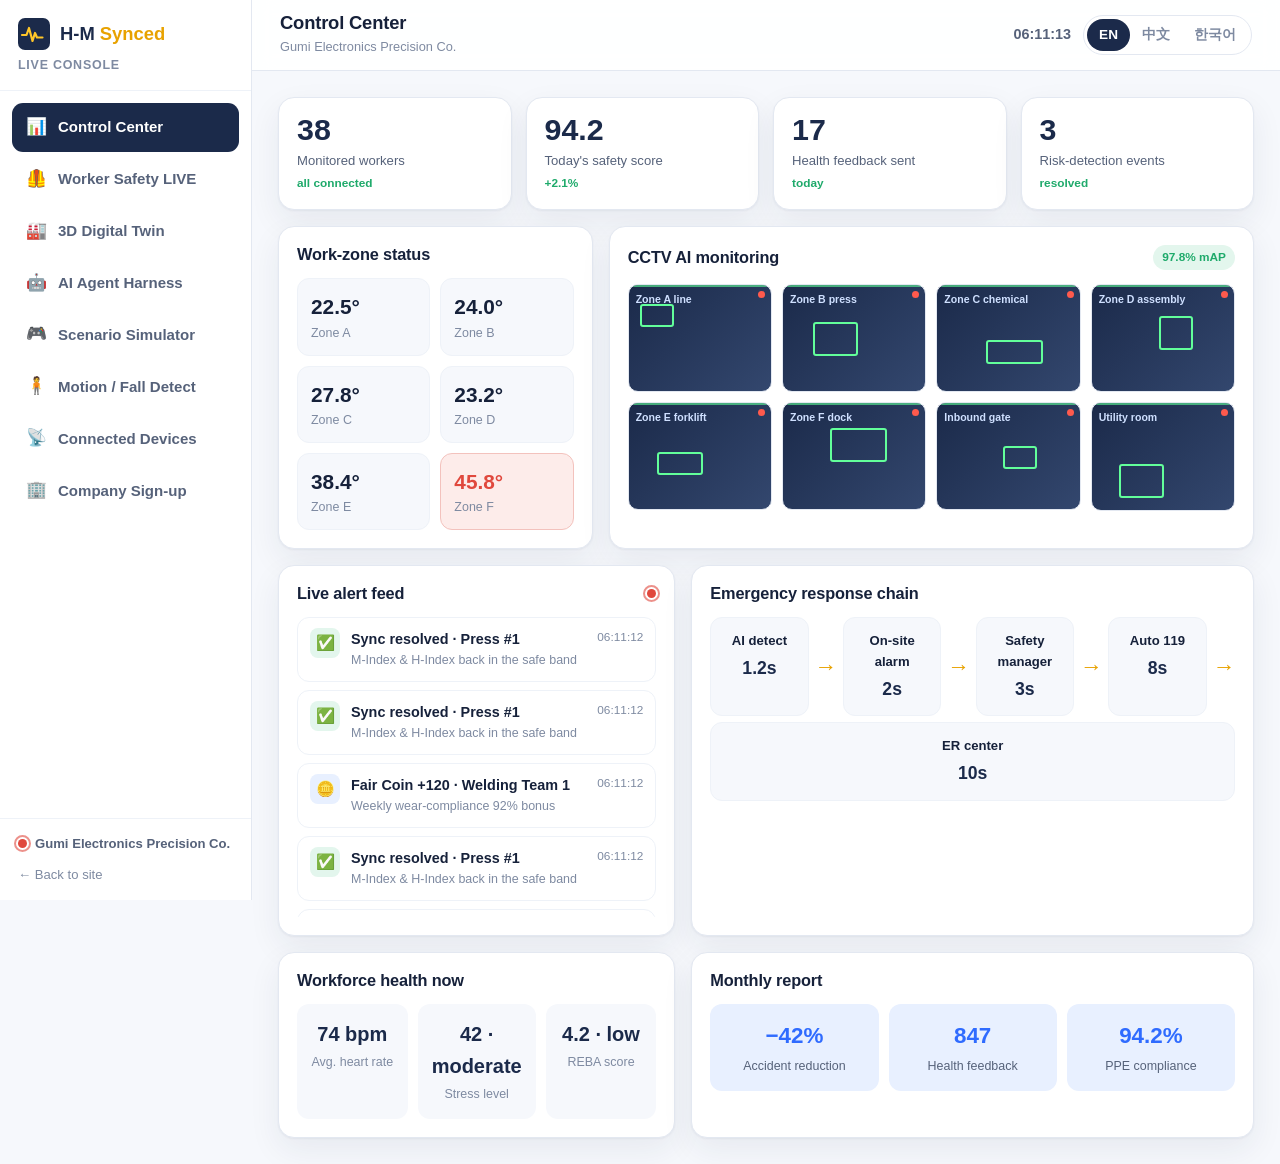
==== console.html @ 5b713d47 "Add sidebar Live Console + dynamic landing - console.html/.css/.js: sidebar app with Control Center," ====
<!DOCTYPE html>
<html lang="en">
<head>
<meta charset="UTF-8">
<meta name="viewport" content="width=device-width, initial-scale=1.0, viewport-fit=cover">
<meta name="theme-color" content="#1b2a4a">
<title data-i18n="c.metaTitle">H-M Synced · Live Console</title>
<link rel="icon" href="data:image/svg+xml,%3Csvg xmlns='http://www.w3.org/2000/svg' viewBox='0 0 64 64'%3E%3Crect width='64' height='64' rx='14' fill='%231b2a4a'/%3E%3Cpath d='M8 34h9l5-13 7 24 5-15 4 8h11' fill='none' stroke='%23ffc629' stroke-width='4' stroke-linecap='round' stroke-linejoin='round'/%3E%3C/svg%3E">
<link rel="stylesheet" href="styles.css">
<link rel="stylesheet" href="console.css">
</head>
<body class="console-body">

<div class="cs-shell">
  <!-- ===== SIDEBAR ===== -->
  <aside class="cs-side" id="csSide">
    <a class="cs-brand" href="index.html" aria-label="H-M Synced home">
      <svg viewBox="0 0 64 64" width="32" height="32" aria-hidden="true"><rect width="64" height="64" rx="14" fill="#1b2a4a"/><path d="M8 34h9l5-14 7 26 5-16 4 9h11" fill="none" stroke="#ffc629" stroke-width="4.4" stroke-linecap="round" stroke-linejoin="round"/></svg>
      <span class="cs-brand-name">H-M <b>Synced</b></span>
    </a>
    <div class="cs-side-sub" data-i18n="c.console">Live Console</div>

    <nav class="cs-nav" id="csNav" aria-label="Console">
      <a href="#control" data-view="control"><span class="cs-ic">📊</span><span data-i18n="c.nav.control">Control Center</span></a>
      <a href="#live" data-view="live"><span class="cs-ic">🦺</span><span data-i18n="c.nav.live">Worker Safety LIVE</span></a>
      <a href="#twin" data-view="twin"><span class="cs-ic">🏭</span><span data-i18n="c.nav.twin">3D Digital Twin</span></a>
      <a href="#agent" data-view="agent"><span class="cs-ic">🤖</span><span data-i18n="c.nav.agent">AI Agent Harness</span></a>
      <a href="#sim" data-view="sim"><span class="cs-ic">🎮</span><span data-i18n="c.nav.sim">Scenario Simulator</span></a>
      <a href="#motion" data-view="motion"><span class="cs-ic">🧍</span><span data-i18n="c.nav.motion">Motion / Fall Detect</span></a>
      <a href="#devices" data-view="devices"><span class="cs-ic">📡</span><span data-i18n="c.nav.devices">Connected Devices</span></a>
      <a href="#signup" data-view="signup"><span class="cs-ic">🏢</span><span data-i18n="c.nav.signup">Company Sign-up</span></a>
    </nav>

    <div class="cs-side-foot">
      <div class="cs-facility"><span class="live-dot"></span><span data-i18n="c.facility">Gumi Electronics Precision Co.</span></div>
      <a class="cs-home" href="index.html">← <span data-i18n="c.home">Back to site</span></a>
    </div>
  </aside>

  <!-- ===== MAIN ===== -->
  <div class="cs-main">
    <header class="cs-top">
      <button class="cs-burger" id="csBurger" aria-label="Menu"><span></span><span></span><span></span></button>
      <div class="cs-top-title"><h1 id="csViewTitle">Control Center</h1><span id="csViewSub" class="cs-top-sub"></span></div>
      <div class="cs-top-actions">
        <span class="cs-clock" id="csClock">--:--:--</span>
        <div class="lang-switch" role="group" aria-label="Language">
          <button type="button" data-lang="en" class="lang-btn">EN</button>
          <button type="button" data-lang="zh" class="lang-btn">中文</button>
          <button type="button" data-lang="ko" class="lang-btn">한국어</button>
        </div>
      </div>
    </header>

    <main class="cs-canvas" id="csCanvas">

      <!-- CONTROL CENTER -->
      <section class="view" id="view-control">
        <div class="kpi-row" id="kpiRow"></div>
        <div class="cs-grid">
          <div class="cs-card cc-zones"><div class="cs-card-head"><h3 data-i18n="c.cc.zones">Work-zone status</h3></div><div id="ccZones" class="zone-grid"></div></div>
          <div class="cs-card cc-cctv"><div class="cs-card-head"><h3 data-i18n="c.cc.cctv">CCTV AI monitoring</h3><span class="tag-acc" id="ccCctvAcc">97.8% mAP</span></div><div id="ccCctv" class="cctv-grid"></div></div>
          <div class="cs-card cc-feed"><div class="cs-card-head"><h3 data-i18n="c.cc.feed">Live alert feed</h3><span class="live-dot"></span></div><div id="ccFeed" class="alert-feed"></div></div>
          <div class="cs-card cc-chain"><div class="cs-card-head"><h3 data-i18n="c.cc.chain">Emergency response chain</h3></div><div id="ccChain" class="chain-row"></div></div>
          <div class="cs-card cc-health"><div class="cs-card-head"><h3 data-i18n="c.cc.health">Workforce health now</h3></div><div id="ccHealth" class="cc-health-grid"></div></div>
          <div class="cs-card cc-report"><div class="cs-card-head"><h3 data-i18n="c.cc.report">Monthly report</h3></div><div id="ccReport" class="cc-report-grid"></div></div>
        </div>
      </section>

      <!-- WORKER LIVE -->
      <section class="view" id="view-live" hidden>
        <div class="cs-card"><div class="cs-card-head"><h3 data-i18n="c.live.title">Live worker monitoring</h3><span class="live-dot"></span><span class="cs-head-note" id="liveCount"></span></div>
          <div id="liveWorkers" class="live-workers"></div></div>
      </section>

      <!-- 3D TWIN -->
      <section class="view" id="view-twin" hidden>
        <div class="cs-card twin-card">
          <div class="cs-card-head"><h3 data-i18n="c.twin.title">3D digital twin · factory floor</h3>
            <div class="twin-ctrls">
              <button class="twin-btn" id="twinRotate" data-i18n="c.twin.autorotate">Auto-rotate</button>
              <span class="twin-hint" data-i18n="c.twin.hint">Drag to rotate · hover a machine</span>
            </div>
          </div>
          <div class="twin-stage" id="twinStage">
            <div class="twin-scene" id="twinScene"></div>
          </div>
          <div class="twin-info" id="twinInfo"></div>
        </div>
      </section>

      <!-- AGENT -->
      <section class="view" id="view-agent" hidden>
        <div class="cs-card"><div class="cs-card-head"><h3 data-i18n="c.agent.pillarsTitle">Agentic AI · SENSE · JUDGE · ACT · CONNECT</h3></div>
          <div id="agentPillars" class="agent-pillars"></div></div>
        <div class="cs-grid-2">
          <div class="cs-card"><div class="cs-card-head"><h3 data-i18n="c.agent.harnessTitle">Agent harness</h3><span class="cs-head-note" data-i18n="c.agent.harnessNote">12 agents</span></div><div id="agentList" class="agent-list"></div></div>
          <div class="cs-card"><div class="cs-card-head"><h3 data-i18n="c.agent.logTitle">Live reasoning log</h3><span class="live-dot"></span></div><div id="agentLog" class="agent-log"></div></div>
        </div>
      </section>

      <!-- SIMULATOR -->
      <section class="view" id="view-sim" hidden>
        <div class="cs-card"><div class="cs-card-head"><h3 data-i18n="c.sim.title">Scenario simulator</h3><span class="cs-head-note" data-i18n="c.sim.note">Trigger an event and watch the platform respond</span></div>
          <div class="sim-btns" id="simBtns"></div>
          <div class="sim-stage">
            <div class="sim-meters">
              <div class="sim-meter"><span class="sim-meter-lbl">M-Index</span><div class="sim-bar"><i id="simM" style="width:18%"></i></div><b id="simMv">18</b></div>
              <div class="sim-meter"><span class="sim-meter-lbl">H-Index</span><div class="sim-bar sim-bar-h"><i id="simH" style="width:14%"></i></div><b id="simHv">14</b></div>
            </div>
            <div class="sim-timeline" id="simTimeline"></div>
          </div>
        </div>
      </section>

      <!-- MOTION DETECT -->
      <section class="view" id="view-motion" hidden>
        <div class="cs-card"><div class="cs-card-head"><h3 data-i18n="c.motion.title">MediaPipe-style pose &amp; fall detection</h3><span class="cs-head-note" data-i18n="c.motion.note">Illustrative demo — no real camera</span></div>
          <div class="motion-split">
            <div class="motion-stage"><canvas id="poseCanvas" width="360" height="320" aria-label="pose skeleton"></canvas>
              <div class="motion-ctrls"><button class="twin-btn" id="motionPlay" data-i18n="c.motion.play">▶ Play</button>
                <button class="twin-btn" id="motionFall" data-i18n="c.motion.fall">Simulate fall</button></div>
            </div>
            <div class="motion-panel">
              <div class="motion-status" id="motionStatus"></div>
              <div id="motionReba" class="reba-grid"></div>
              <p class="motion-how" data-i18n="c.motion.how">How it works: BlazePose estimates 33 body keypoints in-browser, computes a REBA ergonomic score, and flags sudden vertical drops / inactivity as falls — triggering the emergency chain.</p>
            </div>
          </div>
        </div>
      </section>

      <!-- DEVICES -->
      <section class="view" id="view-devices" hidden>
        <div class="kpi-row" id="devKpi"></div>
        <div class="cs-card"><div class="cs-card-head"><h3 data-i18n="c.dev.title">Connected device management</h3><span class="cs-head-note" id="devOnline"></span></div>
          <div class="dev-table" id="devTable"></div></div>
      </section>

      <!-- SIGNUP -->
      <section class="view" id="view-signup" hidden>
        <div class="signup-wrap">
          <div class="cs-card signup-card">
            <div class="cs-card-head"><h3 data-i18n="c.signup.title">Company sign-up</h3></div>
            <p class="cs-head-note" data-i18n="c.signup.lead">Start a pilot at your site. We'll tailor the sensor mix and ROI to your facility.</p>
            <form id="signupForm" class="signup-form" novalidate>
              <label class="su-field"><span data-i18n="c.signup.company">Company name</span><input name="company" required></label>
              <label class="su-field"><span data-i18n="c.signup.industry">Industry</span>
                <select name="industry" id="suIndustry"></select></label>
              <label class="su-field"><span data-i18n="c.signup.size">Workforce size</span>
                <select name="size" id="suSize"></select></label>
              <label class="su-field"><span data-i18n="c.signup.name">Contact name</span><input name="contact" required></label>
              <label class="su-field"><span data-i18n="c.signup.email">Email</span><input name="email" type="email" required></label>
              <label class="su-field"><span data-i18n="c.signup.phone">Phone</span><input name="phone" inputmode="tel"></label>
              <label class="su-field su-full"><span data-i18n="c.signup.msg">What worries you most on the floor?</span><textarea name="msg" rows="3"></textarea></label>
              <div class="su-actions"><button type="submit" class="btn btn-primary" data-i18n="c.signup.submit">Request a pilot</button>
                <span class="su-priv" data-i18n="c.signup.priv">Demo only — no data leaves your browser.</span></div>
            </form>
          </div>
          <div class="cs-card signup-done" id="signupDone" hidden></div>
        </div>
      </section>

    </main>
  </div>
</div>

<script src="i18n.js"></script>
<script src="console.js"></script>
</body>
</html>
---- styles.css ----
/* ===========================================================
   Shine-K — AI Industrial Safety Platform
   Light theme · fully self-contained · responsive everywhere
   =========================================================== */

:root{
  --navy:#1b2a4a;
  --navy-2:#243a63;
  --ink:#16213a;
  --slate:#56627a;
  --muted:#7e8aa1;
  --line:#e3e8f1;
  --line-2:#eef2f8;
  --bg:#f6f8fc;
  --bg-2:#eef3fa;
  --card:#ffffff;
  --yellow:#ffc629;
  --yellow-d:#e8a200;
  --blue:#2f6bff;
  --blue-soft:#e8f0ff;
  --safe:#1faa6b;
  --safe-soft:#e3f6ed;
  --watch:#f0a818;
  --watch-soft:#fdf2da;
  --danger:#e0483d;
  --danger-soft:#fde6e4;
  --radius:18px;
  --radius-sm:12px;
  --shadow:0 1px 2px rgba(27,42,74,.05), 0 12px 32px rgba(27,42,74,.07);
  --shadow-lg:0 20px 60px rgba(27,42,74,.14);
  --maxw:1180px;
  --font:"Segoe UI",-apple-system,BlinkMacSystemFont,Roboto,"Helvetica Neue","PingFang SC","Microsoft YaHei","Hiragino Sans GB","Noto Sans CJK SC","Malgun Gothic","Apple SD Gothic Neo","Noto Sans CJK KR",Arial,sans-serif;
}

*{box-sizing:border-box;margin:0;padding:0}
html{scroll-behavior:smooth;-webkit-text-size-adjust:100%}
body{
  font-family:var(--font);
  color:var(--ink);
  background:var(--bg);
  line-height:1.6;
  font-size:clamp(15px,1.05vw,17px);
  overflow-x:hidden;
  -webkit-font-smoothing:antialiased;
}
img,svg{max-width:100%;display:block}
a{color:inherit;text-decoration:none}
ul{list-style:none}
h1,h2,h3,h4,h5{line-height:1.18;color:var(--ink);font-weight:800;letter-spacing:-.01em}

.container{width:100%;max-width:var(--maxw);margin:0 auto;padding:0 clamp(18px,4vw,40px)}
section[id],#top{scroll-margin-top:84px}

.skip-link{position:absolute;left:-9999px;top:0;background:var(--navy);color:#fff;padding:10px 16px;z-index:200;border-radius:0 0 10px 0}
.skip-link:focus{left:0}

.btn{display:inline-flex;align-items:center;justify-content:center;gap:8px;
  font-weight:700;font-size:.98rem;padding:13px 24px;border-radius:999px;cursor:pointer;
  border:1px solid transparent;transition:transform .15s ease,box-shadow .2s ease,background .2s ease;white-space:nowrap}
.btn:active{transform:translateY(1px)}
.btn-primary{background:var(--navy);color:#fff;box-shadow:0 8px 22px rgba(27,42,74,.25)}
.btn-primary:hover{background:var(--navy-2);box-shadow:0 12px 30px rgba(27,42,74,.32)}
.btn-ghost{background:#fff;color:var(--navy);border-color:var(--line)}
.btn-ghost:hover{border-color:var(--navy);background:#fff}
.btn-light{background:var(--yellow);color:var(--ink)}
.btn-light:hover{background:#ffd45e}

/* ---------- header ---------- */
.site-header{position:sticky;top:0;z-index:100;background:rgba(246,248,252,.82);
  backdrop-filter:saturate(140%) blur(12px);-webkit-backdrop-filter:saturate(140%) blur(12px);
  border-bottom:1px solid transparent;transition:border-color .25s,box-shadow .25s,background .25s}
.site-header.scrolled{border-bottom-color:var(--line);box-shadow:0 6px 20px rgba(27,42,74,.06);background:rgba(255,255,255,.92)}
.nav-wrap{display:flex;align-items:center;gap:18px;height:68px}
.brand{display:flex;align-items:center;gap:10px;font-weight:800;font-size:1.25rem;color:var(--navy)}
.brand-mark{flex:0 0 auto}
.brand-k{color:var(--yellow-d)}
.brand-name-light{color:#fff}
.brand-name-light .brand-k{color:var(--yellow)}

.main-nav{display:flex;gap:6px;margin-left:14px}
.main-nav a{padding:9px 13px;border-radius:9px;font-weight:600;font-size:.95rem;color:var(--slate);transition:color .15s,background .15s}
.main-nav a:hover{color:var(--navy);background:var(--bg-2)}
.main-nav a.nav-console{background:var(--navy);color:#fff;font-weight:700}
.main-nav a.nav-console::before{content:"●";color:var(--yellow);margin-right:6px;font-size:.7em;vertical-align:1px}
.main-nav a.nav-console:hover{background:var(--navy-2);color:#fff}

/* dynamic motion (guarded under .js so content is visible without JS) */
.js .reveal{opacity:0;transform:translateY(24px);transition:opacity .6s cubic-bezier(.2,.7,.2,1),transform .6s cubic-bezier(.2,.7,.2,1)}
.js .reveal.in{opacity:1;transform:none}
.tilt{transition:transform .25s ease;transform-style:preserve-3d;will-change:transform}
.hero-card{transition:transform .3s cubic-bezier(.2,.7,.2,1);will-change:transform}

.nav-actions{margin-left:auto;display:flex;align-items:center;gap:12px}
.lang-switch{display:flex;background:#fff;border:1px solid var(--line);border-radius:999px;padding:3px}
.lang-btn{border:0;background:transparent;padding:7px 12px;border-radius:999px;font-weight:700;font-size:.85rem;color:var(--muted);cursor:pointer;transition:.15s;font-family:inherit}
.lang-btn:hover{color:var(--navy)}
.lang-btn.active{background:var(--navy);color:#fff}

.nav-toggle{display:none;flex-direction:column;gap:5px;background:#fff;border:1px solid var(--line);border-radius:10px;width:42px;height:42px;cursor:pointer;align-items:center;justify-content:center}
.nav-toggle span{width:20px;height:2px;background:var(--navy);border-radius:2px;transition:.25s}
.nav-toggle[aria-expanded="true"] span:nth-child(1){transform:translateY(7px) rotate(45deg)}
.nav-toggle[aria-expanded="true"] span:nth-child(2){opacity:0}
.nav-toggle[aria-expanded="true"] span:nth-child(3){transform:translateY(-7px) rotate(-45deg)}

/* ---------- hero ---------- */
.hero{position:relative;padding:clamp(40px,7vw,86px) 0 0;overflow:hidden}
.hero-bg{position:absolute;inset:0;z-index:0;
  background:
    radial-gradient(900px 460px at 85% -8%, #e9f0ff 0%, rgba(233,240,255,0) 60%),
    radial-gradient(700px 420px at 6% 8%, #fff6e0 0%, rgba(255,246,224,0) 55%),
    linear-gradient(180deg,#ffffff 0%, var(--bg) 100%)}
.hero-inner{position:relative;z-index:1;display:grid;grid-template-columns:1.15fr .85fr;gap:clamp(28px,5vw,60px);align-items:center}
.eyebrow{display:inline-flex;align-items:center;gap:9px;background:#fff;border:1px solid var(--line);
  padding:7px 15px;border-radius:999px;font-weight:700;font-size:.82rem;color:var(--navy);box-shadow:var(--shadow)}
.eyebrow .dot{width:8px;height:8px;border-radius:50%;background:var(--safe);box-shadow:0 0 0 4px var(--safe-soft)}
.hero-title{font-size:clamp(2rem,4.6vw,3.5rem);margin:18px 0 16px;letter-spacing:-.02em}
.hero-sub{font-size:clamp(1.02rem,1.5vw,1.22rem);color:var(--slate);max-width:34em}
.hero-cta{display:flex;flex-wrap:wrap;gap:13px;margin-top:26px}
.hero-badges{display:flex;flex-wrap:wrap;gap:9px;margin-top:22px}
.chip{background:#fff;border:1px solid var(--line);border-radius:999px;padding:7px 14px;font-size:.84rem;font-weight:600;color:var(--slate)}
.chip::before{content:"✓";color:var(--safe);font-weight:800;margin-right:6px}

.hero-panel{position:relative}
.hero-card{background:var(--card);border:1px solid var(--line);border-radius:var(--radius);padding:22px;box-shadow:var(--shadow-lg)}
.hero-card-head{display:flex;align-items:center;gap:9px;font-weight:700;color:var(--slate);font-size:.92rem;margin-bottom:6px}
.gauge-wrap{display:flex;justify-content:center;padding:6px 0 2px}
.hero-card-rows{display:grid;grid-template-columns:1fr 1fr;gap:12px;margin-top:8px}
.mini-stat{background:var(--bg);border-radius:var(--radius-sm);padding:12px 14px;text-align:center}
.mini-num{display:block;font-size:1.6rem;font-weight:800;color:var(--navy)}
.mini-lbl{display:block;font-size:.78rem;color:var(--muted);margin-top:2px}

.live-dot{width:9px;height:9px;border-radius:50%;background:var(--danger);position:relative;flex:0 0 auto}
.live-dot::after{content:"";position:absolute;inset:-4px;border-radius:50%;border:2px solid var(--danger);opacity:.6;animation:pulse 1.8s ease-out infinite}
@keyframes pulse{0%{transform:scale(.6);opacity:.7}100%{transform:scale(1.6);opacity:0}}

.hero-stats{position:relative;z-index:1;display:grid;grid-template-columns:repeat(4,1fr);gap:14px;
  margin-top:clamp(30px,5vw,58px);padding:clamp(20px,3vw,30px);background:#fff;border:1px solid var(--line);
  border-radius:var(--radius);box-shadow:var(--shadow);transform:translateY(clamp(20px,4vw,40px))}
.stat{text-align:center;padding:6px}
.stat-num{display:block;font-size:clamp(1.5rem,3vw,2.3rem);font-weight:800;color:var(--navy);letter-spacing:-.02em}
.stat-lbl{display:block;font-size:.82rem;color:var(--muted);margin-top:4px}

/* ---------- generic section ---------- */
.section{padding:clamp(58px,8vw,108px) 0}
.section-tint{background:linear-gradient(180deg,var(--bg-2),#fff)}
.section-head{max-width:760px;margin:0 auto clamp(32px,5vw,54px);text-align:center}
.kicker{display:inline-block;font-weight:800;font-size:.8rem;letter-spacing:.12em;text-transform:uppercase;color:var(--yellow-d);margin-bottom:12px}
.section-title{font-size:clamp(1.6rem,3.4vw,2.5rem)}
.section-lead{margin-top:14px;color:var(--slate);font-size:clamp(1rem,1.4vw,1.14rem)}

/* ---------- problem ---------- */
.hazard-grid{display:grid;grid-template-columns:1fr 1fr;gap:22px}
.hazard-card{background:var(--card);border:1px solid var(--line);border-radius:var(--radius);padding:clamp(22px,3vw,32px);box-shadow:var(--shadow);position:relative;overflow:hidden}
.hazard-card::before{content:"";position:absolute;left:0;top:0;bottom:0;width:5px}
.hazard-acute::before{background:var(--danger)}
.hazard-chronic::before{background:var(--blue)}
.hazard-icon{font-size:2rem;margin-bottom:6px}
.hazard-card h3{font-size:1.5rem}
.hazard-sub{color:var(--muted);font-weight:600;margin-bottom:16px}
.hazard-list li{padding:9px 0 9px 28px;border-top:1px solid var(--line-2);position:relative;color:var(--ink)}
.hazard-list li::before{content:"";position:absolute;left:6px;top:17px;width:8px;height:8px;border-radius:50%}
.hazard-acute .hazard-list li::before{background:var(--danger)}
.hazard-chronic .hazard-list li::before{background:var(--blue)}
.hazard-foot{margin-top:18px;padding:14px 16px;background:var(--bg);border-radius:var(--radius-sm);display:flex;align-items:center;gap:12px}
.hazard-foot strong{font-size:1.7rem;color:var(--navy)}
.hazard-foot span{font-size:.86rem;color:var(--slate)}

.problem-stats{display:grid;grid-template-columns:repeat(4,1fr);gap:16px;margin-top:30px}
.pstat{background:#fff;border:1px solid var(--line);border-radius:var(--radius-sm);padding:20px;text-align:center;box-shadow:var(--shadow)}
.pstat-num{display:block;font-size:1.8rem;font-weight:800;color:var(--danger)}
.pstat-lbl{display:block;font-size:.82rem;color:var(--slate);margin-top:6px}

/* ---------- solution ---------- */
.sources-row{display:flex;flex-wrap:wrap;justify-content:center;gap:14px;margin-bottom:26px}
.source{display:flex;align-items:center;gap:10px;background:#fff;border:1px solid var(--line);border-radius:999px;padding:11px 20px;font-weight:700;color:var(--navy);box-shadow:var(--shadow)}
.source-ic{font-size:1.25rem}
.pipeline{display:flex;align-items:stretch;justify-content:center;gap:10px;flex-wrap:wrap}
.pipe-step{flex:1 1 200px;max-width:255px;background:#fff;border:1px solid var(--line);border-radius:var(--radius);padding:22px;box-shadow:var(--shadow);position:relative}
.pipe-n{display:inline-flex;align-items:center;justify-content:center;width:34px;height:34px;border-radius:50%;background:var(--navy);color:#fff;font-weight:800;margin-bottom:12px}
.pipe-step h4{font-size:1.15rem;margin-bottom:6px}
.pipe-step p{font-size:.92rem;color:var(--slate)}
.pipe-arrow{display:flex;align-items:center;font-size:1.6rem;color:var(--yellow-d);font-weight:800}

/* ---------- dashboard ---------- */
.dash{display:grid;grid-template-columns:repeat(12,1fr);gap:18px}
.dash-card{background:var(--card);border:1px solid var(--line);border-radius:var(--radius);padding:20px;box-shadow:var(--shadow);min-width:0}
.dash-card-head{display:flex;align-items:center;gap:9px;margin-bottom:14px}
.dash-card-head h3{font-size:1.05rem;margin-right:auto}
.dash-note{font-size:.83rem;color:var(--muted);margin-top:10px}
.dash-index{grid-column:span 4}
.dash-predict{grid-column:span 8}
.dash-zones{grid-column:span 5}
.dash-feed{grid-column:span 7}
.dash-health{grid-column:span 6}
.dash-roi{grid-column:span 6}
.dash-map{grid-column:span 12}

.big-gauge{display:flex;justify-content:center;padding:6px 0}
.index-legend{display:flex;justify-content:center;gap:18px;margin-top:8px;font-size:.82rem;color:var(--slate)}
.index-legend span{display:inline-flex;align-items:center;gap:6px}
.lg{width:11px;height:11px;border-radius:3px;display:inline-block}
.lg-safe{background:var(--safe)}.lg-watch{background:var(--watch)}.lg-danger{background:var(--danger)}

.chart-host{width:100%}
.chart-host svg{width:100%;height:auto;display:block}

.zone-list{display:flex;flex-direction:column;gap:9px}
.zone-row{display:grid;grid-template-columns:1fr auto;gap:10px;align-items:center;padding:11px 13px;border:1px solid var(--line-2);border-radius:var(--radius-sm);background:var(--bg);transition:.3s}
.zone-name{font-weight:700;font-size:.93rem}
.zone-meta{font-size:.76rem;color:var(--muted)}
.zone-badge{font-size:.74rem;font-weight:800;padding:4px 10px;border-radius:999px;white-space:nowrap}
.zb-safe{background:var(--safe-soft);color:var(--safe)}
.zb-watch{background:var(--watch-soft);color:var(--watch)}
.zb-danger{background:var(--danger-soft);color:var(--danger)}
.zone-bar{grid-column:1/-1;height:6px;border-radius:4px;background:var(--line);overflow:hidden}
.zone-bar i{display:block;height:100%;border-radius:4px;transition:width .8s cubic-bezier(.2,.7,.2,1)}

.alert-feed{display:flex;flex-direction:column;gap:8px;max-height:300px;overflow:hidden}
.alert-item{display:flex;gap:11px;align-items:flex-start;padding:10px 12px;border-radius:var(--radius-sm);border:1px solid var(--line-2);background:#fff;animation:slideIn .45s ease}
@keyframes slideIn{from{opacity:0;transform:translateY(-8px)}to{opacity:1;transform:none}}
.alert-ic{flex:0 0 auto;width:30px;height:30px;border-radius:8px;display:flex;align-items:center;justify-content:center;font-size:.95rem}
.ai-danger{background:var(--danger-soft)}.ai-watch{background:var(--watch-soft)}.ai-safe{background:var(--safe-soft)}.ai-info{background:var(--blue-soft)}
.alert-body{min-width:0}
.alert-title{font-weight:700;font-size:.9rem}
.alert-sub{font-size:.78rem;color:var(--muted)}
.alert-time{margin-left:auto;font-size:.74rem;color:var(--muted);white-space:nowrap}

.health-split{display:grid;grid-template-columns:auto 1fr;gap:18px;align-items:center}
.donut-host{width:160px;flex:0 0 auto}
.health-legend{display:flex;flex-direction:column;gap:10px}
.health-legend li{display:flex;align-items:center;gap:10px;font-size:.9rem}
.health-legend .hl-dot{width:11px;height:11px;border-radius:3px;flex:0 0 auto}
.health-legend .hl-val{margin-left:auto;font-weight:800;color:var(--navy)}

.roi-fields{display:grid;gap:12px;margin:8px 0 16px}
.roi-field{display:flex;flex-direction:column;gap:5px;font-size:.84rem;font-weight:600;color:var(--slate)}
.roi-field input{font-family:inherit;font-size:1rem;padding:10px 13px;border:1px solid var(--line);border-radius:10px;background:var(--bg);color:var(--ink);width:100%}
.roi-field input:focus{outline:none;border-color:var(--blue);background:#fff;box-shadow:0 0 0 3px var(--blue-soft)}
.roi-out{display:grid;grid-template-columns:repeat(3,1fr);gap:12px}
.roi-metric{background:var(--bg);border-radius:var(--radius-sm);padding:14px 10px;text-align:center}
.roi-val{display:block;font-size:1.4rem;font-weight:800;color:var(--safe)}
.roi-lbl{display:block;font-size:.74rem;color:var(--muted);margin-top:3px}
.roi-disclaimer{font-size:.74rem;color:var(--muted);margin-top:12px}

.map-split{display:grid;grid-template-columns:1.3fr 1fr;gap:20px;align-items:center}
.map-host{width:100%}
.cluster-list{display:flex;flex-direction:column;gap:11px}
.cluster-item{display:grid;grid-template-columns:auto 1fr auto;gap:12px;align-items:center;padding:13px 15px;border:1px solid var(--line-2);border-radius:var(--radius-sm);background:var(--bg)}
.cluster-pin{width:14px;height:14px;border-radius:50%;flex:0 0 auto;box-shadow:0 0 0 4px rgba(0,0,0,.04)}
.cluster-name{font-weight:700;font-size:.95rem}
.cluster-tag{font-size:.76rem;color:var(--muted)}
.cluster-count{font-weight:800;color:var(--navy);font-size:1.05rem;text-align:right}
.cluster-count small{display:block;font-size:.68rem;color:var(--muted);font-weight:600}

/* ---------- how ---------- */
.how-grid{display:grid;grid-template-columns:repeat(3,1fr);gap:20px}
.how-step{background:#fff;border:1px solid var(--line);border-radius:var(--radius);padding:28px;box-shadow:var(--shadow)}
.how-num{font-size:2.4rem;font-weight:800;color:var(--yellow);line-height:1}
.how-step h4{font-size:1.25rem;margin:12px 0 8px}
.how-step p{color:var(--slate)}

/* ---------- features ---------- */
.feature-grid{display:grid;grid-template-columns:repeat(3,1fr);gap:18px}
.feature{background:#fff;border:1px solid var(--line);border-radius:var(--radius);padding:26px;box-shadow:var(--shadow);transition:transform .2s,box-shadow .2s}
.feature:hover{transform:translateY(-4px);box-shadow:var(--shadow-lg)}
.feature-ic{font-size:1.7rem;display:inline-flex;width:54px;height:54px;align-items:center;justify-content:center;background:var(--blue-soft);border-radius:14px;margin-bottom:14px}
.feature h4{font-size:1.16rem;margin-bottom:7px}
.feature p{color:var(--slate);font-size:.95rem}

/* ---------- impact ---------- */
.impact-wrap{display:grid;grid-template-columns:1.5fr 1fr;gap:22px;align-items:stretch}
.impact-chart-card{display:flex;flex-direction:column}
.impact-kpis{display:flex;flex-direction:column;gap:16px}
.ikpi{background:#fff;border:1px solid var(--line);border-radius:var(--radius);padding:24px;box-shadow:var(--shadow);flex:1;display:flex;flex-direction:column;justify-content:center}
.ikpi-num{font-size:2.2rem;font-weight:800;color:var(--navy)}
.ikpi-lbl{font-size:.9rem;color:var(--slate);margin-top:4px}

/* ---------- ecosystem ---------- */
.eco-grid{display:grid;grid-template-columns:repeat(3,1fr);gap:20px}
.eco-card{background:#fff;border:1px solid var(--line);border-radius:var(--radius);padding:28px;box-shadow:var(--shadow);border-top:4px solid var(--yellow)}
.eco-card h4{font-size:1.2rem;margin-bottom:10px}
.eco-card p{color:var(--slate)}

/* ---------- cta ---------- */
.cta-band{background:linear-gradient(120deg,var(--navy),var(--navy-2));padding:clamp(48px,7vw,86px) 0}
.cta-inner{text-align:center;display:flex;flex-direction:column;align-items:center;gap:24px}
.cta-band h2{color:#fff;font-size:clamp(1.5rem,3.2vw,2.4rem);max-width:18em}

/* ---------- footer ---------- */
.site-footer{background:var(--navy);color:#c7d2e6;padding:clamp(44px,6vw,68px) 0 26px}
.footer-grid{display:grid;grid-template-columns:1.4fr 1fr 1fr 1.2fr;gap:30px}
.footer-brand .brand{margin-bottom:12px}
.footer-tag{font-size:.92rem;max-width:24em;margin-bottom:16px}
.ces-badge{display:inline-block;background:rgba(255,198,41,.15);color:var(--yellow);border:1px solid rgba(255,198,41,.4);padding:7px 14px;border-radius:999px;font-weight:700;font-size:.82rem}
.footer-col h5{color:#fff;font-size:.95rem;margin-bottom:12px}
.footer-col p{font-size:.88rem;margin-bottom:6px}
.footer-small{color:#94a3bd;line-height:1.5}
.footer-bottom{margin-top:34px;padding-top:20px;border-top:1px solid rgba(255,255,255,.12);display:flex;justify-content:space-between;gap:14px;flex-wrap:wrap;font-size:.8rem;color:#94a3bd}

/* ============ RESPONSIVE ============ */
@media (max-width:1080px){
  .dash-index{grid-column:span 5}
  .dash-predict{grid-column:span 7}
}
@media (max-width:920px){
  .main-nav{position:fixed;inset:68px 0 auto 0;background:#fff;flex-direction:column;gap:0;padding:10px 18px 18px;
    border-bottom:1px solid var(--line);box-shadow:var(--shadow-lg);transform:translateY(-130%);transition:transform .3s ease;margin-left:0}
  .main-nav.open{transform:translateY(0)}
  .main-nav a{padding:14px 8px;border-bottom:1px solid var(--line-2);border-radius:0;font-size:1rem}
  .nav-toggle{display:flex}
  .hero-inner{grid-template-columns:1fr}
  .hero-panel{max-width:440px}
  .hero-stats{grid-template-columns:repeat(2,1fr);transform:none;margin-top:34px}
  .impact-wrap{grid-template-columns:1fr}
  .dash-index,.dash-predict,.dash-zones,.dash-feed,.dash-health,.dash-roi{grid-column:span 12}
}
@media (max-width:760px){
  .hazard-grid{grid-template-columns:1fr}
  .problem-stats{grid-template-columns:repeat(2,1fr)}
  .how-grid{grid-template-columns:1fr}
  .feature-grid{grid-template-columns:1fr 1fr}
  .eco-grid{grid-template-columns:1fr}
  .footer-grid{grid-template-columns:1fr 1fr}
  .pipe-arrow{transform:rotate(90deg)}
  .pipe-step{max-width:none;flex-basis:100%}
  .map-split{grid-template-columns:1fr}
  .lang-btn{padding:7px 9px;font-size:.8rem}
}
@media (max-width:480px){
  .hero-stats{grid-template-columns:1fr 1fr;gap:10px;padding:18px}
  .roi-out{grid-template-columns:1fr}
  .feature-grid{grid-template-columns:1fr}
  .footer-grid{grid-template-columns:1fr}
  .footer-bottom{flex-direction:column}
  .health-split{grid-template-columns:1fr;justify-items:center;text-align:left}
  .brand-name{font-size:1.1rem}
  .index-legend{gap:12px}
}
@media (max-width:360px){
  .problem-stats{grid-template-columns:1fr}
  .hero-card-rows{grid-template-columns:1fr}
}

@media (prefers-reduced-motion:reduce){
  *{animation-duration:.001ms !important;transition-duration:.001ms !important;scroll-behavior:auto}
}

/* ===================================================================
   H-M Synced v2 components
   =================================================================== */

/* problem: 3 structural cards */
.prob3{display:grid;grid-template-columns:repeat(3,1fr);gap:18px}
.prob3-card{background:var(--card);border:1px solid var(--line);border-radius:var(--radius);padding:24px;box-shadow:var(--shadow)}
.prob3-ic{font-size:1.8rem;display:inline-flex;width:52px;height:52px;align-items:center;justify-content:center;background:var(--bg-2);border-radius:14px;margin-bottom:12px}
.prob3-card h3{font-size:1.18rem;margin-bottom:6px}
.prob3-card p{color:var(--slate);font-size:.95rem}

/* causal chain */
.chain{margin-top:30px;background:linear-gradient(120deg,var(--navy),var(--navy-2));border-radius:var(--radius);padding:clamp(22px,3vw,34px);box-shadow:var(--shadow-lg)}
.chain-title{color:#fff;text-align:center;font-size:clamp(1.2rem,2.4vw,1.7rem);margin-bottom:22px}
.chain-flow{display:flex;align-items:stretch;justify-content:center;gap:8px;flex-wrap:wrap}
.chain-step{flex:1 1 150px;max-width:200px;background:rgba(255,255,255,.08);border:1px solid rgba(255,255,255,.14);border-radius:14px;padding:16px 14px;text-align:center}
.chain-step p{color:#dce4f2;font-size:.86rem;margin-top:8px}
.chain-ic{font-size:1.5rem}
.chain-bad{background:rgba(224,72,61,.22);border-color:rgba(224,72,61,.5)}
.chain-bad p{color:#ffd9d5}
.chain-arrow{display:flex;align-items:center;color:var(--yellow);font-size:1.4rem;font-weight:800}

/* engines */
.engine-grid{display:grid;grid-template-columns:1fr 1fr;gap:22px}
.engine-card{background:var(--card);border:1px solid var(--line);border-radius:var(--radius);padding:clamp(22px,3vw,30px);box-shadow:var(--shadow);border-top:5px solid var(--blue)}
.engine-machine{border-top-color:var(--yellow-d)}
.engine-tag{font-size:.78rem;font-weight:800;letter-spacing:.08em;text-transform:uppercase;color:var(--blue);margin-bottom:8px}
.engine-machine .engine-tag{color:var(--yellow-d)}
.engine-card h3{font-size:1.4rem}
.engine-sub{color:var(--slate);margin:6px 0 16px}
.engine-inputs{display:flex;flex-wrap:wrap;gap:8px;margin-bottom:14px}
.inp{display:flex;flex-direction:column;background:var(--bg);border:1px solid var(--line-2);border-radius:12px;padding:9px 13px;flex:1 1 30%}
.inp b{font-size:.98rem;color:var(--navy)}
.inp span{font-size:.74rem;color:var(--muted)}
.engine-logic{display:flex;flex-wrap:wrap;align-items:center;gap:7px;font-size:.88rem;color:var(--slate);margin-bottom:16px}
.logic-pill{background:var(--blue-soft);color:var(--blue);font-weight:700;font-size:.76rem;padding:4px 10px;border-radius:999px}
.engine-machine .logic-pill{background:var(--watch-soft);color:var(--yellow-d)}
.engine-stages{display:flex;flex-direction:column;gap:0}
.engine-stages li{display:grid;grid-template-columns:auto auto 1fr;gap:10px;align-items:center;padding:11px 0;border-top:1px solid var(--line-2)}
.engine-stages b{font-size:.9rem;white-space:nowrap}
.engine-stages span{font-size:.85rem;color:var(--slate)}
.sdot{width:11px;height:11px;border-radius:50%;flex:0 0 auto}
.s-safe{background:var(--safe)}.s-watch{background:var(--watch)}.s-danger{background:var(--danger)}

/* H-M sync */
.sync-grid{display:grid;grid-template-columns:1fr auto 1fr;gap:18px;align-items:center;margin-bottom:26px}
.sync-index{background:#fff;border:1px solid var(--line);border-radius:var(--radius);padding:24px;box-shadow:var(--shadow);text-align:center}
.sync-m{border-top:5px solid var(--yellow-d)}
.sync-h{border-top:5px solid var(--blue)}
.sync-badge{display:inline-block;font-weight:800;font-size:.8rem;padding:5px 13px;border-radius:999px;margin-bottom:10px}
.sync-m .sync-badge{background:var(--watch-soft);color:var(--yellow-d)}
.sync-h .sync-badge{background:var(--blue-soft);color:var(--blue)}
.sync-index h4{font-size:1.2rem;margin-bottom:6px}
.sync-index p{color:var(--slate);font-size:.9rem}
.sync-link{display:flex;flex-direction:column;align-items:center;gap:8px;min-width:96px}
.sync-link-pulse{width:54px;height:54px;border-radius:50%;background:var(--yellow);position:relative;display:flex;align-items:center;justify-content:center}
.sync-link-pulse::before{content:"⇄";font-size:1.5rem;color:var(--ink);font-weight:800}
.sync-link-pulse::after{content:"";position:absolute;inset:0;border-radius:50%;border:2px solid var(--yellow);animation:pulse 1.8s ease-out infinite}
.sync-link-label{font-size:.76rem;font-weight:700;color:var(--slate);text-align:center}
.dual-action{background:var(--card);border:1px solid var(--line);border-radius:var(--radius);padding:clamp(20px,3vw,28px);box-shadow:var(--shadow)}
.dual-title{text-align:center;font-size:clamp(1.2rem,2.2vw,1.55rem);margin-bottom:18px}
.dual-row{display:grid;grid-template-columns:1fr 1fr;gap:18px}
.dual-card{border-radius:var(--radius-sm);padding:20px;border:1px solid var(--line-2)}
.dual-machine{background:var(--watch-soft)}
.dual-human{background:var(--blue-soft)}
.dual-ic{font-size:1.6rem}
.dual-card h4{font-size:1.1rem;margin:8px 0 6px}
.dual-card p{font-size:.9rem;color:var(--slate)}

/* dashboard grid rebalance for v2 */
.dash-zones{grid-column:span 6}
.dash-feed{grid-column:span 6}
.dash-vitals{grid-column:span 7}
.dash-health{grid-column:span 5}
.dash-roi{grid-column:span 5}
.dash-map{grid-column:span 7}
.dual-legend{display:inline-flex;align-items:center;gap:5px;font-size:.78rem;font-weight:700;color:var(--slate)}
.dual-legend i{width:14px;height:4px;border-radius:2px;display:inline-block}

/* worker vitals */
.vitals-list{display:flex;flex-direction:column;gap:9px}
.vital-row{display:grid;grid-template-columns:auto 1fr auto;gap:12px;align-items:center;padding:11px 13px;border:1px solid var(--line-2);border-radius:var(--radius-sm);background:var(--bg)}
.vital-id b{font-size:.95rem;color:var(--navy);display:block}
.vital-id span{font-size:.74rem;color:var(--muted)}
.vital-metrics{display:flex;gap:12px;flex-wrap:wrap;font-size:.8rem;color:var(--slate)}
.vital-metrics b{color:var(--ink)}

/* fair coin */
.fc-slogan{margin-top:14px;font-weight:700;color:var(--yellow-d);font-size:1.05rem}
.fc-scores{display:grid;grid-template-columns:repeat(4,1fr);gap:16px;margin-bottom:26px}
.fc-score{background:#fff;border:1px solid var(--line);border-radius:var(--radius);padding:22px;box-shadow:var(--shadow)}
.fc-ic{font-size:1.6rem;display:inline-flex;width:50px;height:50px;align-items:center;justify-content:center;background:var(--watch-soft);border-radius:14px;margin-bottom:12px}
.fc-score h4{font-size:1.05rem;margin-bottom:6px}
.fc-score p{font-size:.88rem;color:var(--slate)}
.fc-split{display:grid;grid-template-columns:1fr 1.1fr;gap:22px;align-items:start}
.fc-sub{font-size:1.15rem;margin-bottom:14px}
.tier{background:#fff;border:1px solid var(--line);border-radius:var(--radius-sm);padding:15px 18px;margin-bottom:11px;border-left:5px solid var(--line)}
.tier1{border-left-color:#9aa6bd}.tier2{border-left-color:var(--blue)}.tier3{border-left-color:var(--yellow-d)}.tier4{border-left-color:var(--safe)}
.tier-h{display:flex;justify-content:space-between;align-items:center;gap:10px;margin-bottom:4px}
.tier-h b{font-size:1.02rem}
.tier-h span{font-size:.78rem;font-weight:700;color:var(--muted);background:var(--bg);padding:3px 10px;border-radius:999px}
.tier p{font-size:.85rem;color:var(--slate)}
.fc-board{padding:20px}
.fc-board-list{display:flex;flex-direction:column;gap:10px;margin-bottom:16px}
.fc-row{display:grid;grid-template-columns:auto 1fr auto;gap:12px;align-items:center}
.fc-rank{width:26px;height:26px;border-radius:8px;background:var(--navy);color:#fff;font-weight:800;font-size:.85rem;display:flex;align-items:center;justify-content:center}
.fc-row:first-child .fc-rank{background:var(--yellow-d)}
.fc-tn{font-weight:700;font-size:.92rem;margin-bottom:5px}
.fc-bar{display:block;height:6px;border-radius:4px;background:var(--line);overflow:hidden}
.fc-bar i{display:block;height:100%;background:linear-gradient(90deg,var(--yellow),var(--yellow-d));border-radius:4px;transition:width .8s}
.fc-amt{text-align:right;font-size:.78rem;color:var(--muted);white-space:nowrap}
.fc-amt b{font-size:1rem;color:var(--navy)}
.tci{display:block;margin-top:3px;font-size:.68rem;font-weight:700;padding:2px 8px;border-radius:999px}
.tci-best{background:var(--watch-soft);color:var(--yellow-d)}
.tci-good{background:var(--blue-soft);color:var(--blue)}
.tci-first{background:var(--bg-2);color:var(--slate)}
.fc-extras{display:flex;flex-wrap:wrap;gap:10px;border-top:1px solid var(--line-2);padding-top:14px}
.fc-extra{display:flex;flex-direction:column;flex:1 1 28%}
.fc-extra b{font-size:.85rem;color:var(--navy)}
.fc-extra span{font-size:.74rem;color:var(--muted)}
.fc-track{display:flex;gap:18px;align-items:flex-start;margin-top:24px;background:var(--safe-soft);border:1px solid #c7ead8;border-radius:var(--radius);padding:24px}
.fc-track-ic{font-size:2rem;flex:0 0 auto}
.fc-track h4{font-size:1.15rem;margin-bottom:6px}
.fc-track p{color:#2f6b4e;font-size:.92rem}

@media (max-width:1080px){
  .dash-zones,.dash-feed,.dash-vitals,.dash-health,.dash-roi,.dash-map{grid-column:span 12}
}
@media (max-width:920px){
  .dash-vitals{grid-column:span 12}
  .engine-grid{grid-template-columns:1fr}
  .sync-grid{grid-template-columns:1fr}
  .sync-link{flex-direction:row;justify-content:center;min-width:0}
  .sync-link-pulse{transform:rotate(90deg)}
  .fc-split{grid-template-columns:1fr}
}
@media (max-width:760px){
  .prob3{grid-template-columns:1fr}
  .chain-arrow{transform:rotate(90deg)}
  .chain-step{flex-basis:100%;max-width:none}
  .dual-row{grid-template-columns:1fr}
  .fc-scores{grid-template-columns:1fr 1fr}
  .vital-row{grid-template-columns:1fr auto}
  .vital-metrics{grid-column:1/-1;order:3}
}
@media (max-width:480px){
  .fc-scores{grid-template-columns:1fr}
  .engine-inputs{flex-direction:column}
  .fc-extras{flex-direction:column}
}
---- console.css ----
/* ===========================================================
   H-M Synced — Live Console styles (light theme)
   depends on styles.css variables
   =========================================================== */
.console-body{background:var(--bg);overflow-x:hidden}
.cs-shell{display:flex;min-height:100vh}

/* sidebar */
.cs-side{width:252px;flex:0 0 252px;background:#fff;border-right:1px solid var(--line);
  display:flex;flex-direction:column;position:sticky;top:0;height:100vh;z-index:60}
.cs-brand{display:flex;align-items:center;gap:10px;padding:18px 18px 6px;font-weight:800;color:var(--navy);font-size:1.15rem}
.cs-brand b{color:var(--yellow-d)}
.cs-side-sub{padding:0 18px 14px;font-size:.78rem;font-weight:700;letter-spacing:.06em;text-transform:uppercase;color:var(--muted);border-bottom:1px solid var(--line-2)}
.cs-nav{display:flex;flex-direction:column;gap:3px;padding:12px 12px;overflow-y:auto;flex:1}
.cs-nav a{display:flex;align-items:center;gap:11px;padding:11px 13px;border-radius:11px;font-weight:600;font-size:.94rem;color:var(--slate);transition:background .15s,color .15s}
.cs-nav a .cs-ic{font-size:1.05rem;width:22px;text-align:center}
.cs-nav a:hover{background:var(--bg-2);color:var(--navy)}
.cs-nav a.active{background:var(--navy);color:#fff}
.cs-side-foot{padding:14px 18px;border-top:1px solid var(--line-2)}
.cs-facility{display:flex;align-items:center;gap:8px;font-size:.82rem;color:var(--slate);font-weight:600;margin-bottom:8px}
.cs-home{font-size:.82rem;color:var(--muted)}
.cs-home:hover{color:var(--navy)}

/* main */
.cs-main{flex:1;min-width:0;display:flex;flex-direction:column}
.cs-top{position:sticky;top:0;z-index:50;display:flex;align-items:center;gap:14px;
  background:rgba(255,255,255,.9);backdrop-filter:blur(10px);-webkit-backdrop-filter:blur(10px);
  border-bottom:1px solid var(--line);padding:12px clamp(16px,3vw,28px)}
.cs-top-title h1{font-size:1.15rem}
.cs-top-sub{font-size:.8rem;color:var(--muted)}
.cs-top-actions{margin-left:auto;display:flex;align-items:center;gap:12px}
.cs-clock{font-variant-numeric:tabular-nums;font-weight:700;color:var(--slate);font-size:.9rem}
.cs-burger{display:none;flex-direction:column;gap:5px;width:40px;height:40px;border:1px solid var(--line);border-radius:10px;background:#fff;cursor:pointer;align-items:center;justify-content:center}
.cs-burger span{width:18px;height:2px;background:var(--navy);border-radius:2px}
.cs-canvas{padding:clamp(16px,3vw,26px);flex:1}
.view{animation:viewIn .35s ease}
@keyframes viewIn{from{opacity:0;transform:translateY(8px)}to{opacity:1;transform:none}}

/* generic console card */
.cs-card{background:#fff;border:1px solid var(--line);border-radius:16px;padding:18px;box-shadow:var(--shadow);min-width:0}
.cs-card-head{display:flex;align-items:center;gap:9px;margin-bottom:14px}
.cs-card-head h3{font-size:1.02rem;margin-right:auto}
.cs-head-note{font-size:.8rem;color:var(--muted)}
.tag-acc{font-size:.74rem;font-weight:800;color:var(--safe);background:var(--safe-soft);padding:3px 9px;border-radius:999px}

/* kpi row */
.kpi-row{display:grid;grid-template-columns:repeat(4,1fr);gap:14px;margin-bottom:16px}
.kpi{background:#fff;border:1px solid var(--line);border-radius:16px;padding:16px 18px;box-shadow:var(--shadow);transition:transform .18s,box-shadow .18s}
.kpi:hover{transform:translateY(-3px);box-shadow:var(--shadow-lg)}
.kpi-v{font-size:1.9rem;font-weight:800;color:var(--navy);line-height:1}
.kpi-k{font-size:.82rem;color:var(--slate);margin-top:6px}
.kpi-d{font-size:.74rem;color:var(--safe);font-weight:700;margin-top:3px}

/* control-center grid */
.cs-grid{display:grid;grid-template-columns:repeat(12,1fr);gap:16px}
.cc-zones{grid-column:span 4}.cc-cctv{grid-column:span 8}
.cc-feed{grid-column:span 5}.cc-chain{grid-column:span 7}
.cc-health{grid-column:span 5}.cc-report{grid-column:span 7}
.cs-grid-2{display:grid;grid-template-columns:1fr 1fr;gap:16px;margin-top:16px}

.zone-grid{display:grid;grid-template-columns:1fr 1fr;gap:10px}
.zcell{border:1px solid var(--line-2);border-radius:12px;padding:11px 13px;background:var(--bg)}
.zcell .zt{font-size:1.3rem;font-weight:800}
.zcell .zn{font-size:.78rem;color:var(--muted)}
.cctv-grid{display:grid;grid-template-columns:repeat(4,1fr);gap:10px}
.cctv{position:relative;aspect-ratio:4/3;border-radius:10px;background:linear-gradient(135deg,#1b2a4a,#33476e);overflow:hidden;border:1px solid var(--line)}
.cctv b{position:absolute;left:7px;top:6px;font-size:.66rem;color:#cfe0ff;font-weight:700}
.cctv .box{position:absolute;border:2px solid #62ff9a;border-radius:3px}
.cctv .rec{position:absolute;right:6px;top:6px;width:7px;height:7px;border-radius:50%;background:#ff5a4d}
.cctv .scan{position:absolute;left:0;right:0;height:2px;background:rgba(98,255,154,.6);animation:scan 3s linear infinite}
@keyframes scan{0%{top:0}100%{top:100%}}
.chain-row{display:flex;align-items:stretch;gap:6px;flex-wrap:wrap}
.chain-node{flex:1 1 90px;background:var(--bg);border:1px solid var(--line-2);border-radius:12px;padding:12px 8px;text-align:center}
.chain-node .cn-t{font-size:.82rem;font-weight:700;color:var(--ink)}
.chain-node .cn-s{font-size:1.1rem;font-weight:800;color:var(--navy);margin-top:3px}
.chain-arrow{display:flex;align-items:center;color:var(--yellow-d);font-weight:800}
.cc-health-grid{display:grid;grid-template-columns:repeat(3,1fr);gap:10px}
.hcell{background:var(--bg);border-radius:12px;padding:14px;text-align:center}
.hcell .hv{font-size:1.25rem;font-weight:800;color:var(--navy)}
.hcell .hk{font-size:.78rem;color:var(--muted);margin-top:3px}
.cc-report-grid{display:grid;grid-template-columns:repeat(3,1fr);gap:10px}
.rcell{background:var(--blue-soft);border-radius:12px;padding:14px;text-align:center}
.rcell .rv{font-size:1.4rem;font-weight:800;color:var(--blue)}
.rcell .rk{font-size:.78rem;color:var(--slate);margin-top:3px}

/* worker live */
.live-workers{display:grid;grid-template-columns:repeat(auto-fill,minmax(220px,1fr));gap:12px}
.lw{border:1px solid var(--line-2);border-radius:14px;padding:14px;background:var(--bg);transition:transform .18s}
.lw:hover{transform:translateY(-3px)}
.lw-top{display:flex;align-items:center;gap:8px;margin-bottom:8px}
.lw-id{font-weight:800;color:var(--navy)}
.lw-z{font-size:.76rem;color:var(--muted);margin-left:auto}
.lw-metrics{display:flex;gap:10px;font-size:.78rem;color:var(--slate);margin-bottom:8px}
.lw-metrics b{color:var(--ink)}
.lw-bar{height:6px;border-radius:4px;background:var(--line);overflow:hidden}
.lw-bar i{display:block;height:100%;border-radius:4px;transition:width .8s}

/* 3D twin (SVG rendered in JS) */
.twin-card{overflow:hidden}
.twin-ctrls{display:flex;align-items:center;gap:12px;margin-left:auto}
.twin-btn{font-family:inherit;font-weight:700;font-size:.82rem;padding:8px 14px;border-radius:999px;border:1px solid var(--line);background:#fff;color:var(--navy);cursor:pointer}
.twin-btn.on,.twin-btn:hover{background:var(--navy);color:#fff;border-color:var(--navy)}
.twin-hint{font-size:.78rem;color:var(--muted)}
.twin-stage{height:clamp(320px,46vh,460px);border-radius:14px;background:radial-gradient(120% 120% at 50% 0%,#f3f7ff,#e7eef9);border:1px solid var(--line);position:relative;cursor:grab;touch-action:none}
.twin-stage:active{cursor:grabbing}
.twin-stage svg{width:100%;height:100%;display:block}
.twin-info{margin-top:12px;min-height:42px;display:flex;align-items:center;gap:12px;font-size:.9rem;color:var(--slate)}
.twin-info .ti-pill{font-weight:800;padding:4px 12px;border-radius:999px}

/* agent */
.agent-pillars{display:grid;grid-template-columns:repeat(4,1fr);gap:12px}
.pillar{border-radius:14px;padding:16px;color:#fff;background:linear-gradient(140deg,var(--navy),var(--navy-2))}
.pillar h4{color:var(--yellow);font-size:1rem;margin-bottom:6px}
.pillar p{font-size:.82rem;color:#d7e0f1;line-height:1.45}
.agent-list{display:grid;grid-template-columns:1fr 1fr;gap:8px}
.ag{display:flex;align-items:center;gap:9px;border:1px solid var(--line-2);border-radius:10px;padding:9px 11px;background:var(--bg)}
.ag .ag-d{width:8px;height:8px;border-radius:50%}
.ag .ag-c{font-size:.66rem;font-weight:800;color:var(--muted);margin-left:auto}
.ag .ag-n{font-size:.85rem;font-weight:600}
.ag-live{box-shadow:0 0 0 2px var(--yellow) inset}
.agent-log{display:flex;flex-direction:column;gap:6px;font-family:ui-monospace,Menlo,Consolas,monospace;max-height:320px;overflow:hidden}
.alog{font-size:.8rem;padding:7px 10px;border-radius:8px;background:var(--bg);border-left:3px solid var(--line);animation:slideIn .4s ease}
.alog.l-SENSE{border-left-color:var(--blue)}.alog.l-JUDGE{border-left-color:#7c5cff}
.alog.l-ACT{border-left-color:var(--yellow-d)}.alog.l-CONNECT{border-left-color:var(--safe)}

/* simulator */
.sim-btns{display:flex;flex-wrap:wrap;gap:10px;margin-bottom:16px}
.sim-btn{font-family:inherit;font-weight:700;font-size:.9rem;padding:11px 18px;border-radius:12px;border:1px solid var(--line);background:#fff;color:var(--navy);cursor:pointer;transition:.15s}
.sim-btn:hover{border-color:var(--navy)}
.sim-btn.active{background:var(--navy);color:#fff;border-color:var(--navy)}
.sim-stage{display:grid;grid-template-columns:300px 1fr;gap:18px}
.sim-meters{display:flex;flex-direction:column;gap:16px}
.sim-meter{display:grid;grid-template-columns:64px 1fr auto;gap:10px;align-items:center}
.sim-meter-lbl{font-weight:800;font-size:.85rem;color:var(--slate)}
.sim-bar{height:14px;border-radius:8px;background:var(--line);overflow:hidden}
.sim-bar i{display:block;height:100%;border-radius:8px;background:var(--yellow-d);transition:width .9s cubic-bezier(.2,.7,.2,1)}
.sim-bar-h i{background:var(--blue)}
.sim-meter b{font-weight:800;color:var(--navy);font-variant-numeric:tabular-nums}
.sim-timeline{display:flex;flex-direction:column;gap:8px}
.sim-ev{font-size:.88rem;padding:10px 13px;border-radius:10px;background:var(--bg);border-left:3px solid var(--line);animation:slideIn .4s}
.sim-ev.warn{border-left-color:var(--watch);background:var(--watch-soft)}
.sim-ev.info{border-left-color:var(--blue);background:var(--blue-soft)}
.sim-ev.bad{border-left-color:var(--danger);background:var(--danger-soft)}
.sim-ev.ok{border-left-color:var(--safe);background:var(--safe-soft)}

/* motion */
.motion-split{display:grid;grid-template-columns:380px 1fr;gap:20px;align-items:start}
.motion-stage{background:#0f1830;border-radius:14px;padding:10px;text-align:center}
#poseCanvas{width:100%;height:auto;background:#0f1830;border-radius:10px}
.motion-ctrls{display:flex;gap:10px;justify-content:center;margin-top:10px}
.motion-panel{display:flex;flex-direction:column;gap:12px}
.motion-status{font-weight:800;font-size:1rem;padding:13px 16px;border-radius:12px;background:var(--safe-soft);color:var(--safe)}
.motion-status.fall{background:var(--danger-soft);color:var(--danger);animation:pulseBg 1s ease infinite}
@keyframes pulseBg{50%{background:#fbd3cf}}
.reba-grid{display:grid;grid-template-columns:repeat(3,1fr);gap:8px}
.reba{background:var(--bg);border-radius:10px;padding:10px;text-align:center}
.reba .rs{font-size:1.1rem;font-weight:800;color:var(--navy)}
.reba .rl{font-size:.72rem;color:var(--muted)}
.motion-how{font-size:.85rem;color:var(--slate);background:var(--bg);border-radius:10px;padding:12px;line-height:1.5}

/* devices */
.dev-table{display:flex;flex-direction:column;gap:0;border:1px solid var(--line-2);border-radius:12px;overflow:hidden}
.dev-row{display:grid;grid-template-columns:1.1fr 1.4fr 1fr auto auto;gap:10px;align-items:center;padding:12px 14px;border-bottom:1px solid var(--line-2);font-size:.88rem}
.dev-row:last-child{border-bottom:0}
.dev-row.head{background:var(--bg);font-weight:800;color:var(--slate);font-size:.78rem;text-transform:uppercase;letter-spacing:.04em}
.dev-type{font-weight:700;color:var(--navy)}
.dev-batt{font-variant-numeric:tabular-nums;font-weight:700}
.dev-on{display:inline-flex;align-items:center;gap:6px;font-size:.78rem;font-weight:700;color:var(--safe)}
.dev-on::before{content:"";width:8px;height:8px;border-radius:50%;background:var(--safe)}

/* signup */
.signup-wrap{max-width:760px;margin:0 auto}
.signup-form{display:grid;grid-template-columns:1fr 1fr;gap:14px}
.su-field{display:flex;flex-direction:column;gap:5px;font-size:.85rem;font-weight:600;color:var(--slate)}
.su-field.su-full{grid-column:1/-1}
.su-field input,.su-field select,.su-field textarea{font-family:inherit;font-size:.95rem;padding:10px 13px;border:1px solid var(--line);border-radius:10px;background:var(--bg);color:var(--ink);width:100%}
.su-field input:focus,.su-field select:focus,.su-field textarea:focus{outline:none;border-color:var(--blue);background:#fff;box-shadow:0 0 0 3px var(--blue-soft)}
.su-field input.err{border-color:var(--danger);box-shadow:0 0 0 3px var(--danger-soft)}
.su-actions{grid-column:1/-1;display:flex;align-items:center;gap:14px;flex-wrap:wrap}
.su-priv{font-size:.78rem;color:var(--muted)}
.signup-done{text-align:center;padding:40px 24px;margin-top:16px}
.signup-done .sd-ic{font-size:2.6rem}
.signup-done h3{font-size:1.3rem;color:var(--navy);margin:10px 0 8px}
.signup-done p{color:var(--slate);max-width:34em;margin:0 auto 16px}

/* responsive */
@media (max-width:1080px){
  .cc-zones,.cc-cctv,.cc-feed,.cc-chain,.cc-health,.cc-report{grid-column:span 12}
  .cs-grid-2{grid-template-columns:1fr}
  .agent-pillars{grid-template-columns:1fr 1fr}
  .sim-stage{grid-template-columns:1fr}
  .motion-split{grid-template-columns:1fr}
}
@media (max-width:920px){
  .cs-side{position:fixed;left:0;top:0;transform:translateX(-100%);transition:transform .3s ease;box-shadow:var(--shadow-lg)}
  .cs-side.open{transform:none}
  .cs-burger{display:flex}
  .kpi-row{grid-template-columns:1fr 1fr}
}
@media (max-width:680px){
  .cctv-grid{grid-template-columns:1fr 1fr}
  .zone-grid{grid-template-columns:1fr 1fr}
  .agent-list{grid-template-columns:1fr}
  .signup-form{grid-template-columns:1fr}
  .dev-row{grid-template-columns:1fr 1fr;gap:6px}
  .dev-row .dev-zone,.dev-row.head .dev-zone{display:none}
  .agent-pillars{grid-template-columns:1fr}
}
@media (max-width:430px){
  .kpi-row{grid-template-columns:1fr}
  .cc-report-grid,.cc-health-grid,.reba-grid{grid-template-columns:1fr}
}
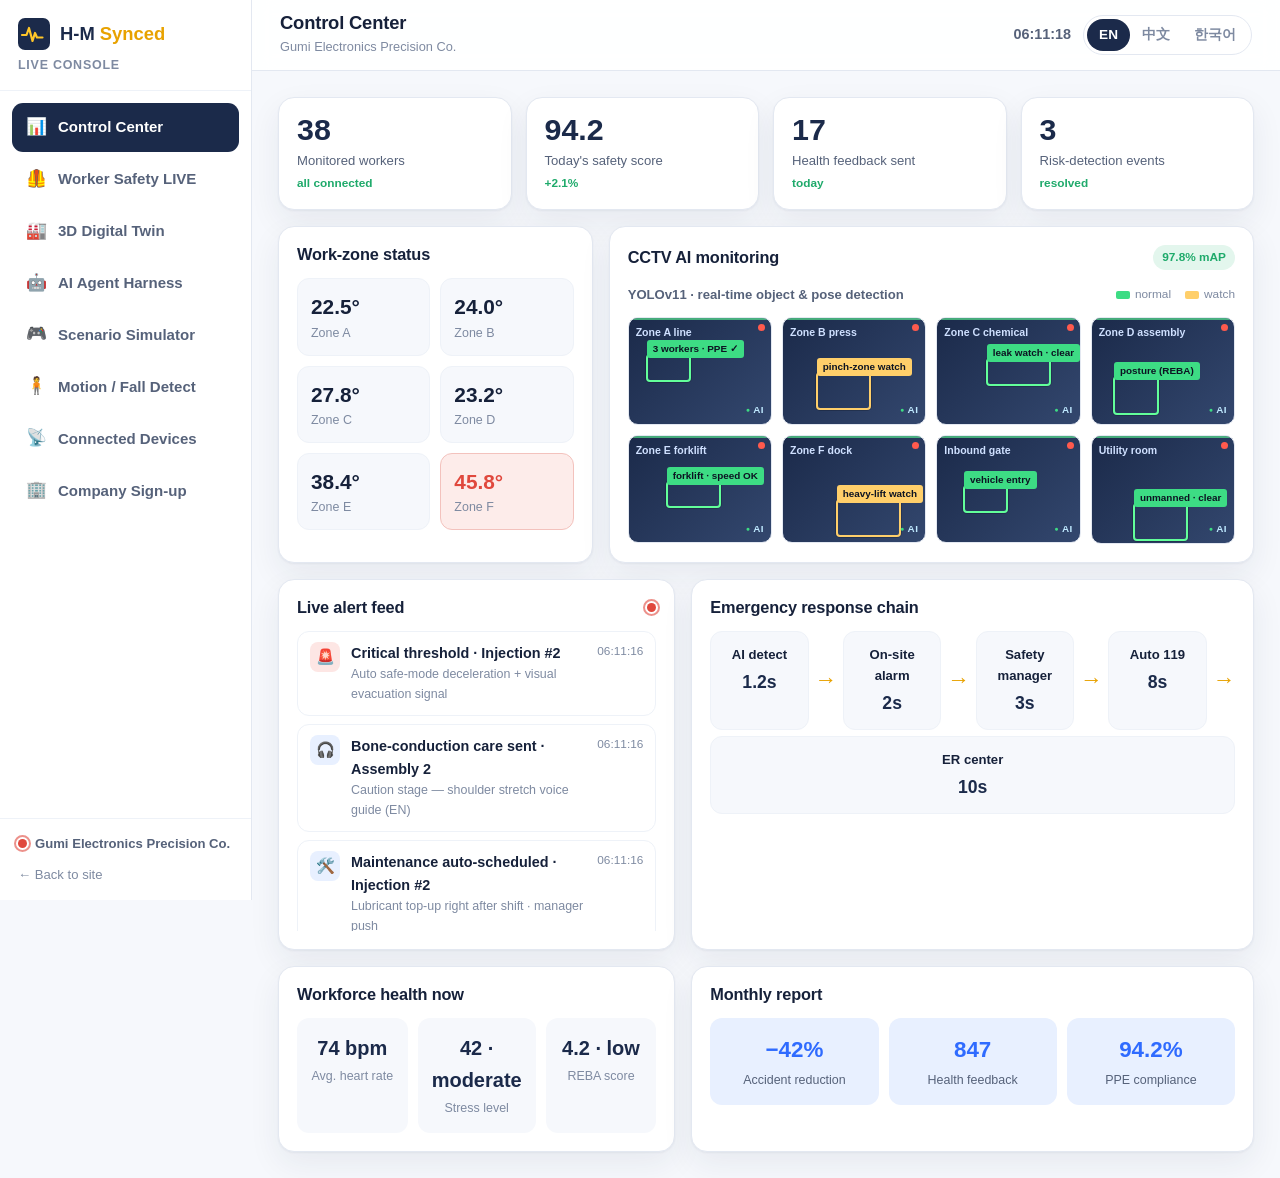
==== commit d60ad1af: "Dynamic upgrades per feedback - Causal chain: animated traveling pulse - M/H graph: faster flowing a" ====
--- a/console.html
+++ b/console.html
@@ -59,7 +59,10 @@
         <div class="kpi-row" id="kpiRow"></div>
         <div class="cs-grid">
           <div class="cs-card cc-zones"><div class="cs-card-head"><h3 data-i18n="c.cc.zones">Work-zone status</h3></div><div id="ccZones" class="zone-grid"></div></div>
-          <div class="cs-card cc-cctv"><div class="cs-card-head"><h3 data-i18n="c.cc.cctv">CCTV AI monitoring</h3><span class="tag-acc" id="ccCctvAcc">97.8% mAP</span></div><div id="ccCctv" class="cctv-grid"></div></div>
+          <div class="cs-card cc-cctv"><div class="cs-card-head"><h3 data-i18n="c.cc.cctv">CCTV AI monitoring</h3><span class="tag-acc" id="ccCctvAcc">97.8% mAP</span></div>
+            <div class="cctv-bar"><span class="cctv-sub" data-i18n="c.cc.cctvSub">YOLOv11 · real-time object &amp; pose detection</span>
+              <span class="cctv-legend"><i><b class="lg-ok"></b><span data-i18n="c.cc.cctvLegOk">normal</span></i><i><b class="lg-wn"></b><span data-i18n="c.cc.cctvLegWarn">watch</span></i></span></div>
+            <div id="ccCctv" class="cctv-grid"></div></div>
           <div class="cs-card cc-feed"><div class="cs-card-head"><h3 data-i18n="c.cc.feed">Live alert feed</h3><span class="live-dot"></span></div><div id="ccFeed" class="alert-feed"></div></div>
           <div class="cs-card cc-chain"><div class="cs-card-head"><h3 data-i18n="c.cc.chain">Emergency response chain</h3></div><div id="ccChain" class="chain-row"></div></div>
           <div class="cs-card cc-health"><div class="cs-card-head"><h3 data-i18n="c.cc.health">Workforce health now</h3></div><div id="ccHealth" class="cc-health-grid"></div></div>
@@ -125,6 +128,7 @@
               <div class="motion-status" id="motionStatus"></div>
               <div id="motionReba" class="reba-grid"></div>
               <p class="motion-how" data-i18n="c.motion.how">How it works: BlazePose estimates 33 body keypoints in-browser, computes a REBA ergonomic score, and flags sudden vertical drops / inactivity as falls — triggering the emergency chain.</p>
+              <div class="motion-chain" id="motionChain"></div>
             </div>
           </div>
         </div>
--- a/styles.css
+++ b/styles.css
@@ -495,3 +495,29 @@
   .engine-inputs{flex-direction:column}
   .fc-extras{flex-direction:column}
 }
+
+/* causal chain — animated traveling pulse */
+.chain-flow .chain-step{transition:transform .3s ease,box-shadow .3s ease;animation:chainStep 4.2s ease-in-out infinite}
+.chain-flow .chain-step .chain-ic{transition:transform .3s ease;display:inline-block}
+.chain-flow .chain-step:nth-of-type(1){animation-delay:0s}
+.chain-flow .chain-step:nth-of-type(2){animation-delay:.5s}
+.chain-flow .chain-step:nth-of-type(3){animation-delay:1s}
+.chain-flow .chain-step:nth-of-type(4){animation-delay:1.5s}
+.chain-flow .chain-step:nth-of-type(5){animation-delay:2s}
+@keyframes chainStep{0%,20%,100%{transform:translateY(0);box-shadow:none}7%,13%{transform:translateY(-7px);box-shadow:0 12px 26px rgba(255,198,41,.42),0 0 0 2px var(--yellow) inset}}
+.chain-flow .chain-arrow{animation:chainArrow 4.2s ease-in-out infinite}
+.chain-flow .chain-arrow:nth-of-type(1){animation-delay:.28s}
+.chain-flow .chain-arrow:nth-of-type(2){animation-delay:.78s}
+.chain-flow .chain-arrow:nth-of-type(3){animation-delay:1.28s}
+.chain-flow .chain-arrow:nth-of-type(4){animation-delay:1.78s}
+@keyframes chainArrow{0%,22%,100%{opacity:.45;transform:none}9%{opacity:1;transform:translateX(4px) scale(1.25)}}
+
+/* cluster list — hover reveals extra info */
+.cluster-item{display:block}
+.ci-top{display:grid;grid-template-columns:auto 1fr auto;gap:12px;align-items:center}
+.cluster-item{transition:border-color .2s,box-shadow .2s;cursor:pointer}
+.cluster-item:hover,.cluster-item:focus-within{border-color:var(--navy);box-shadow:var(--shadow);outline:none}
+.cluster-extra{display:grid;grid-template-columns:repeat(3,1fr);gap:8px;max-height:0;opacity:0;overflow:hidden;margin-top:0;transition:max-height .32s ease,opacity .32s ease,margin-top .32s ease}
+.cluster-item:hover .cluster-extra,.cluster-item:focus-within .cluster-extra{max-height:72px;opacity:1;margin-top:11px}
+.cx{background:#fff;border:1px solid var(--line-2);border-radius:9px;padding:8px 6px;text-align:center;font-size:.7rem;color:var(--muted)}
+.cx b{display:block;font-size:1rem;color:var(--navy);margin-bottom:1px}
--- a/console.css
+++ b/console.css
@@ -103,7 +103,10 @@
 .twin-hint{font-size:.78rem;color:var(--muted)}
 .twin-stage{height:clamp(320px,46vh,460px);border-radius:14px;background:radial-gradient(120% 120% at 50% 0%,#f3f7ff,#e7eef9);border:1px solid var(--line);position:relative;cursor:grab;touch-action:none}
 .twin-stage:active{cursor:grabbing}
+.twin-stage{overflow:hidden}
 .twin-stage svg{width:100%;height:100%;display:block}
+.tev{animation:tev 1.1s ease-in-out infinite;transform-box:fill-box;transform-origin:center}
+@keyframes tev{0%,100%{opacity:.55}50%{opacity:1}}
 .twin-info{margin-top:12px;min-height:42px;display:flex;align-items:center;gap:12px;font-size:.9rem;color:var(--slate)}
 .twin-info .ti-pill{font-weight:800;padding:4px 12px;border-radius:999px}
 
@@ -210,3 +213,40 @@
   .kpi-row{grid-template-columns:1fr}
   .cc-report-grid,.cc-health-grid,.reba-grid{grid-template-columns:1fr}
 }
+
+/* ---- CCTV AI clarity ---- */
+.cctv-bar{display:flex;align-items:center;gap:12px;flex-wrap:wrap;margin-bottom:12px}
+.cctv-sub{font-size:.82rem;color:var(--slate);font-weight:600}
+.cctv-legend{display:inline-flex;gap:14px;margin-left:auto}
+.cctv-legend i{display:inline-flex;align-items:center;gap:5px;font-style:normal;font-size:.74rem;color:var(--muted)}
+.cctv-legend b{width:14px;height:8px;border-radius:2px;display:inline-block}
+.lg-ok{background:#3ddc84}.lg-wn{background:#ffcf6a}
+.cctv .cbox{position:absolute;border:2px solid #62ff9a;border-radius:4px;box-shadow:0 0 0 1px rgba(0,0,0,.2)}
+.cctv .cbox.warn{border-color:#ffcf6a}
+.cbox-lab{position:absolute;left:-1px;top:-16px;background:#3ddc84;color:#0c1322;font-size:.62rem;font-weight:800;padding:1px 6px;border-radius:3px;white-space:nowrap}
+.cbox.warn .cbox-lab{background:#ffcf6a}
+.cai{position:absolute;right:7px;bottom:6px;font-size:.62rem;font-weight:800;color:#bfe9ff;letter-spacing:.04em}
+.cai::before{content:"●";color:#3ddc84;margin-right:3px;font-size:.7em;vertical-align:1px}
+
+/* ---- twin info / logic panel ---- */
+.twin-info{margin-top:12px;display:block;background:var(--bg);border:1px solid var(--line-2);border-radius:12px;padding:12px 14px;color:var(--slate)}
+.ti-head{display:flex;align-items:center;gap:10px;margin-bottom:7px;flex-wrap:wrap}
+.ti-head b{font-size:1rem;color:var(--navy)}
+.ti-ev{font-size:.86rem;margin-bottom:9px}
+.ti-ev b{color:var(--ink)}
+.ti-logic>b{font-size:.74rem;color:var(--muted);text-transform:uppercase;letter-spacing:.05em}
+.ti-logic ol{list-style:none;display:grid;gap:6px;margin-top:7px;counter-reset:s;padding:0}
+.ti-logic li{position:relative;padding-left:28px;font-size:.83rem;color:var(--slate);line-height:1.4}
+.ti-logic li::before{counter-increment:s;content:counter(s);position:absolute;left:0;top:1px;width:19px;height:19px;border-radius:50%;background:var(--navy);color:#fff;font-size:.66rem;font-weight:800;display:flex;align-items:center;justify-content:center}
+
+/* ---- motion emergency chain ---- */
+.motion-chain{display:flex;flex-direction:column;gap:8px}
+.mc-title{font-weight:800;font-size:.92rem;color:var(--navy);margin-top:6px}
+.mc-step{display:grid;grid-template-columns:auto 1fr auto;gap:11px;align-items:center;padding:10px 13px;border-radius:11px;background:var(--danger-soft);border-left:3px solid var(--danger);animation:slideIn .4s ease}
+.mc-step.done{background:var(--safe-soft);border-left-color:var(--safe)}
+.mc-n{width:23px;height:23px;border-radius:50%;background:var(--danger);color:#fff;font-weight:800;font-size:.72rem;display:flex;align-items:center;justify-content:center}
+.mc-step.done .mc-n{background:var(--safe)}
+.mc-mid .mc-t{font-weight:700;font-size:.87rem;color:var(--ink)}
+.mc-mid .mc-d{font-size:.76rem;color:var(--slate)}
+.mc-s{font-weight:800;font-size:.82rem;color:var(--danger);font-variant-numeric:tabular-nums}
+.mc-step.done .mc-s{color:var(--safe)}
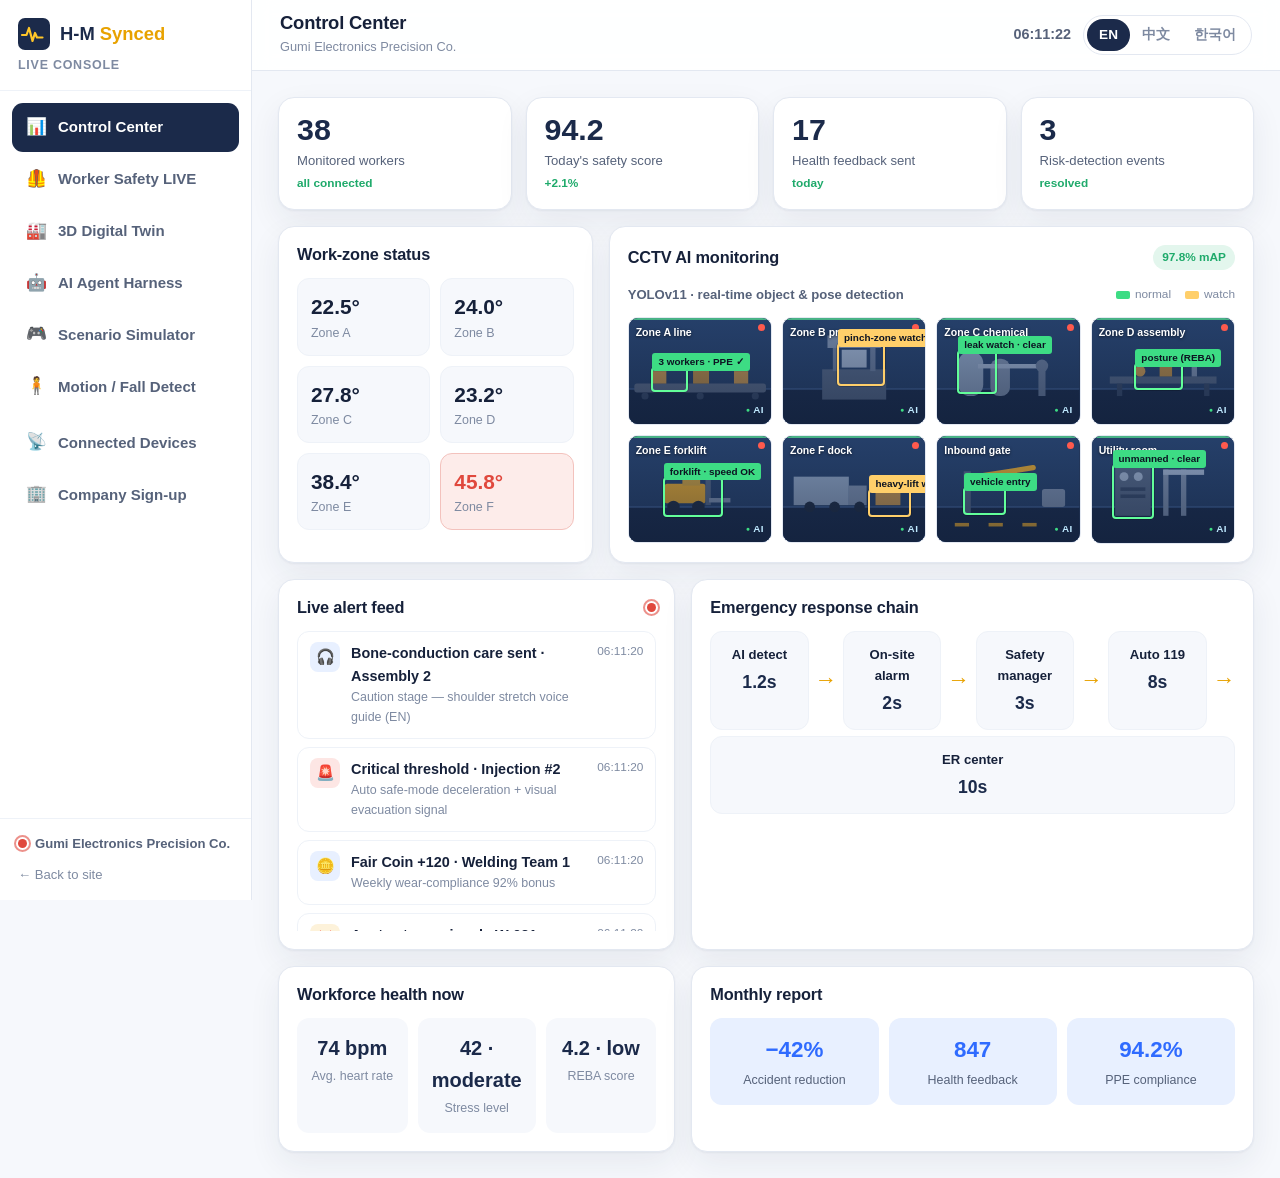
==== commit 7bc21752: "Feedback fixes: CCTV scenes, zoom-proof twin, motion submenu + caught-in sim, hero stats - CCTV tile" ====
--- a/console.html
+++ b/console.html
@@ -26,7 +26,13 @@
       <a href="#twin" data-view="twin"><span class="cs-ic">🏭</span><span data-i18n="c.nav.twin">3D Digital Twin</span></a>
       <a href="#agent" data-view="agent"><span class="cs-ic">🤖</span><span data-i18n="c.nav.agent">AI Agent Harness</span></a>
       <a href="#sim" data-view="sim"><span class="cs-ic">🎮</span><span data-i18n="c.nav.sim">Scenario Simulator</span></a>
-      <a href="#motion" data-view="motion"><span class="cs-ic">🧍</span><span data-i18n="c.nav.motion">Motion / Fall Detect</span></a>
+      <div class="cs-nav-group" id="motionGroup">
+        <a href="#motion" data-view="motion"><span class="cs-ic">🧍</span><span data-i18n="c.nav.motion">Motion / Fall Detect</span></a>
+        <div class="cs-subnav">
+          <a href="#motion" data-scn="fall" data-i18n="c.motion.subFall">Fall</a>
+          <a href="#motion" data-scn="pinch" data-i18n="c.motion.subPinch">Caught-in</a>
+        </div>
+      </div>
       <a href="#devices" data-view="devices"><span class="cs-ic">📡</span><span data-i18n="c.nav.devices">Connected Devices</span></a>
       <a href="#signup" data-view="signup"><span class="cs-ic">🏢</span><span data-i18n="c.nav.signup">Company Sign-up</span></a>
     </nav>
@@ -122,7 +128,8 @@
           <div class="motion-split">
             <div class="motion-stage"><canvas id="poseCanvas" width="360" height="320" aria-label="pose skeleton"></canvas>
               <div class="motion-ctrls"><button class="twin-btn" id="motionPlay" data-i18n="c.motion.play">▶ Play</button>
-                <button class="twin-btn" id="motionFall" data-i18n="c.motion.fall">Simulate fall</button></div>
+                <button class="twin-btn" id="motionFall" data-i18n="c.motion.fall">Simulate fall</button>
+                <button class="twin-btn" id="motionPinch" data-i18n="c.motion.pinch">Simulate caught-in</button></div>
             </div>
             <div class="motion-panel">
               <div class="motion-status" id="motionStatus"></div>
--- a/styles.css
+++ b/styles.css
@@ -103,7 +103,7 @@
 .nav-toggle[aria-expanded="true"] span:nth-child(3){transform:translateY(-7px) rotate(-45deg)}
 
 /* ---------- hero ---------- */
-.hero{position:relative;padding:clamp(40px,7vw,86px) 0 0;overflow:hidden}
+.hero{position:relative;padding:clamp(40px,7vw,86px) 0 clamp(46px,7vw,82px);overflow:hidden}
 .hero-bg{position:absolute;inset:0;z-index:0;
   background:
     radial-gradient(900px 460px at 85% -8%, #e9f0ff 0%, rgba(233,240,255,0) 60%),
@@ -135,7 +135,7 @@
 
 .hero-stats{position:relative;z-index:1;display:grid;grid-template-columns:repeat(4,1fr);gap:14px;
   margin-top:clamp(30px,5vw,58px);padding:clamp(20px,3vw,30px);background:#fff;border:1px solid var(--line);
-  border-radius:var(--radius);box-shadow:var(--shadow);transform:translateY(clamp(20px,4vw,40px))}
+  border-radius:var(--radius);box-shadow:var(--shadow)}
 .stat{text-align:center;padding:6px}
 .stat-num{display:block;font-size:clamp(1.5rem,3vw,2.3rem);font-weight:800;color:var(--navy);letter-spacing:-.02em}
 .stat-lbl{display:block;font-size:.82rem;color:var(--muted);margin-top:4px}
--- a/console.css
+++ b/console.css
@@ -16,6 +16,13 @@
 .cs-nav a .cs-ic{font-size:1.05rem;width:22px;text-align:center}
 .cs-nav a:hover{background:var(--bg-2);color:var(--navy)}
 .cs-nav a.active{background:var(--navy);color:#fff}
+.cs-nav-group{display:flex;flex-direction:column}
+.cs-subnav{display:flex;flex-direction:column;max-height:0;overflow:hidden;transition:max-height .26s ease;margin:2px 0 2px 30px;border-left:2px solid var(--line)}
+.cs-nav-group:hover .cs-subnav,.cs-nav-group.open .cs-subnav{max-height:130px}
+.cs-subnav a{padding:8px 12px;font-size:.85rem;color:var(--slate);border-radius:8px;font-weight:600}
+.cs-subnav a::before{content:"›";margin-right:7px;color:var(--yellow-d);font-weight:800}
+.cs-subnav a:hover{color:var(--navy);background:var(--bg-2)}
+.cs-subnav a.scn-active{color:var(--navy);background:var(--bg-2)}
 .cs-side-foot{padding:14px 18px;border-top:1px solid var(--line-2)}
 .cs-facility{display:flex;align-items:center;gap:8px;font-size:.82rem;color:var(--slate);font-weight:600;margin-bottom:8px}
 .cs-home{font-size:.82rem;color:var(--muted)}
@@ -64,7 +71,10 @@
 .zcell .zn{font-size:.78rem;color:var(--muted)}
 .cctv-grid{display:grid;grid-template-columns:repeat(4,1fr);gap:10px}
 .cctv{position:relative;aspect-ratio:4/3;border-radius:10px;background:linear-gradient(135deg,#1b2a4a,#33476e);overflow:hidden;border:1px solid var(--line)}
-.cctv b{position:absolute;left:7px;top:6px;font-size:.66rem;color:#cfe0ff;font-weight:700}
+.cctv-scene{position:absolute;inset:0;width:100%;height:100%;display:block}
+.cctv-shade{position:absolute;inset:0;background:linear-gradient(180deg,rgba(12,22,42,.15),rgba(12,22,42,.5));z-index:1}
+.cctv b{position:absolute;left:7px;top:6px;font-size:.66rem;color:#fff;font-weight:800;text-shadow:0 1px 3px rgba(0,0,0,.6);z-index:2}
+.cctv .scan,.cctv .rec,.cctv .cbox,.cctv .cai{z-index:2}
 .cctv .box{position:absolute;border:2px solid #62ff9a;border-radius:3px}
 .cctv .rec{position:absolute;right:6px;top:6px;width:7px;height:7px;border-radius:50%;background:#ff5a4d}
 .cctv .scan{position:absolute;left:0;right:0;height:2px;background:rgba(98,255,154,.6);animation:scan 3s linear infinite}
